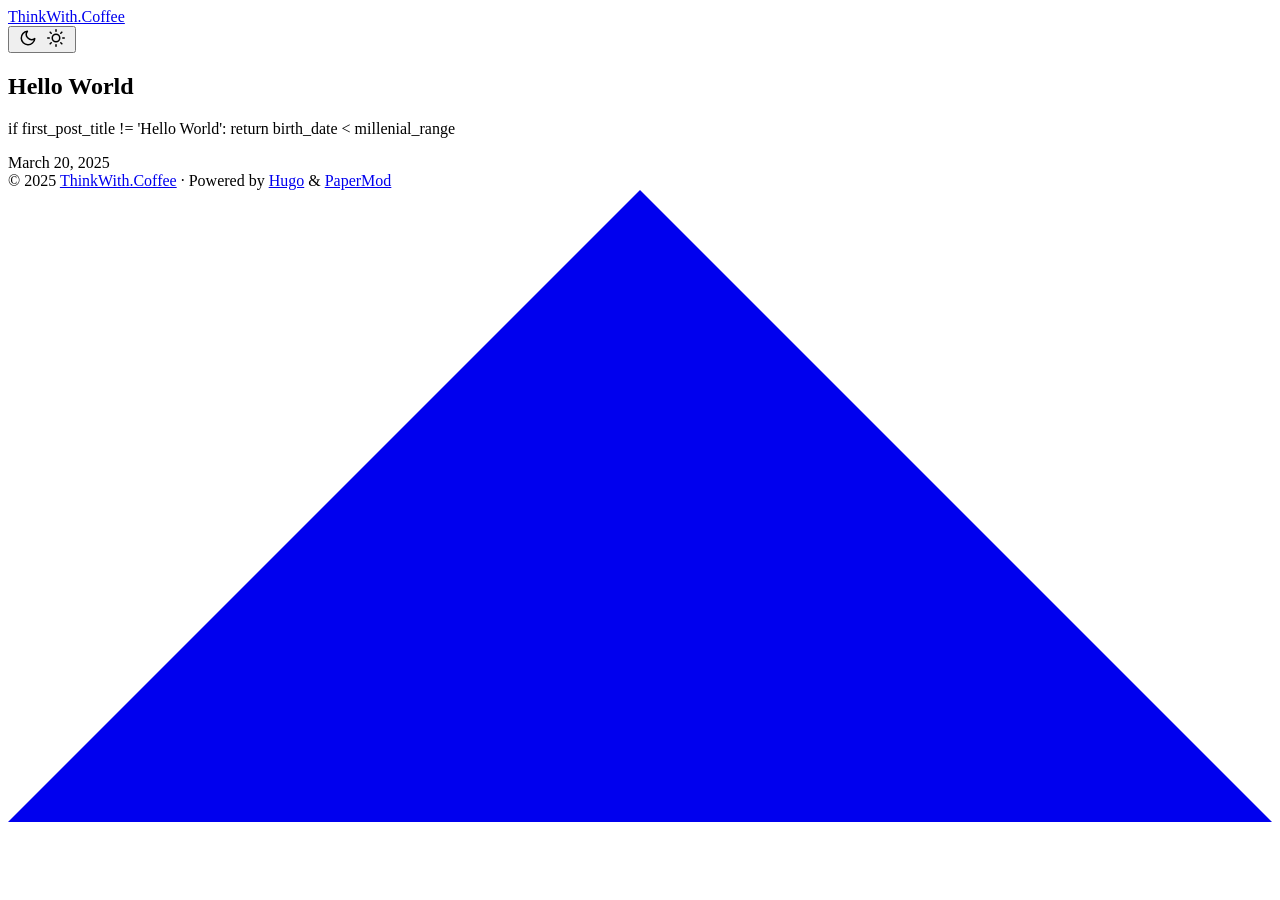
==== public/index.html @ 84f5e01a "initial setup" ====
<!DOCTYPE html>
<html lang="en" dir="auto">

<head>
	<meta name="generator" content="Hugo 0.145.0"><meta charset="utf-8">
<meta http-equiv="X-UA-Compatible" content="IE=edge">
<meta name="viewport" content="width=device-width, initial-scale=1, shrink-to-fit=no">
<meta name="robots" content="index, follow">
<title>ThinkWith.Coffee</title>

<meta name="description" content="">
<meta name="author" content="">
<link rel="canonical" href="https://thinkwith.coffee/">
<link crossorigin="anonymous" href="/assets/css/stylesheet.f49d66caae9ea0fd43f21f29e71a8d3e284517ed770f2aa86fa012953ad3c9ef.css" integrity="sha256-9J1myq6eoP1D8h8p5xqNPihFF&#43;13Dyqob6ASlTrTye8=" rel="preload stylesheet" as="style">
<link rel="icon" href="https://thinkwith.coffee/favicon.ico">
<link rel="icon" type="image/png" sizes="16x16" href="https://thinkwith.coffee/favicon-16x16.png">
<link rel="icon" type="image/png" sizes="32x32" href="https://thinkwith.coffee/favicon-32x32.png">
<link rel="apple-touch-icon" href="https://thinkwith.coffee/apple-touch-icon.png">
<link rel="mask-icon" href="https://thinkwith.coffee/safari-pinned-tab.svg">
<meta name="theme-color" content="#2e2e33">
<meta name="msapplication-TileColor" content="#2e2e33">
<link rel="alternate" type="application/rss+xml" href="https://thinkwith.coffee/index.xml">
<link rel="alternate" hreflang="en" href="https://thinkwith.coffee/">
<noscript>
    <style>
        #theme-toggle,
        .top-link {
            display: none;
        }

    </style>
    <style>
        @media (prefers-color-scheme: dark) {
            :root {
                --theme: rgb(29, 30, 32);
                --entry: rgb(46, 46, 51);
                --primary: rgb(218, 218, 219);
                --secondary: rgb(155, 156, 157);
                --tertiary: rgb(65, 66, 68);
                --content: rgb(196, 196, 197);
                --code-block-bg: rgb(46, 46, 51);
                --code-bg: rgb(55, 56, 62);
                --border: rgb(51, 51, 51);
            }

            .list {
                background: var(--theme);
            }

            .list:not(.dark)::-webkit-scrollbar-track {
                background: 0 0;
            }

            .list:not(.dark)::-webkit-scrollbar-thumb {
                border-color: var(--theme);
            }
        }

    </style>
</noscript><meta property="og:url" content="https://thinkwith.coffee/">
  <meta property="og:site_name" content="ThinkWith.Coffee">
  <meta property="og:title" content="ThinkWith.Coffee">
  <meta property="og:locale" content="en-us">
  <meta property="og:type" content="website">
<meta name="twitter:card" content="summary">
<meta name="twitter:title" content="ThinkWith.Coffee">
<meta name="twitter:description" content="">

<script type="application/ld+json">
{
  "@context": "https://schema.org",
  "@type": "Organization",
  "name": "ThinkWith.Coffee",
  "url": "https://thinkwith.coffee/",
  "description": "",
  "logo": "https://thinkwith.coffee/favicon.ico",
  "sameAs": [
      
  ]
}
</script>
</head>

<body class="list" id="top">
<script>
    if (localStorage.getItem("pref-theme") === "dark") {
        document.body.classList.add('dark');
    } else if (localStorage.getItem("pref-theme") === "light") {
        document.body.classList.remove('dark')
    } else if (window.matchMedia('(prefers-color-scheme: dark)').matches) {
        document.body.classList.add('dark');
    }

</script>

<header class="header">
    <nav class="nav">
        <div class="logo">
            <a href="https://thinkwith.coffee/" accesskey="h" title="ThinkWith.Coffee (Alt + H)">ThinkWith.Coffee</a>
            <div class="logo-switches">
                <button id="theme-toggle" accesskey="t" title="(Alt + T)" aria-label="Toggle theme">
                    <svg id="moon" xmlns="http://www.w3.org/2000/svg" width="24" height="18" viewBox="0 0 24 24"
                        fill="none" stroke="currentColor" stroke-width="2" stroke-linecap="round"
                        stroke-linejoin="round">
                        <path d="M21 12.79A9 9 0 1 1 11.21 3 7 7 0 0 0 21 12.79z"></path>
                    </svg>
                    <svg id="sun" xmlns="http://www.w3.org/2000/svg" width="24" height="18" viewBox="0 0 24 24"
                        fill="none" stroke="currentColor" stroke-width="2" stroke-linecap="round"
                        stroke-linejoin="round">
                        <circle cx="12" cy="12" r="5"></circle>
                        <line x1="12" y1="1" x2="12" y2="3"></line>
                        <line x1="12" y1="21" x2="12" y2="23"></line>
                        <line x1="4.22" y1="4.22" x2="5.64" y2="5.64"></line>
                        <line x1="18.36" y1="18.36" x2="19.78" y2="19.78"></line>
                        <line x1="1" y1="12" x2="3" y2="12"></line>
                        <line x1="21" y1="12" x2="23" y2="12"></line>
                        <line x1="4.22" y1="19.78" x2="5.64" y2="18.36"></line>
                        <line x1="18.36" y1="5.64" x2="19.78" y2="4.22"></line>
                    </svg>
                </button>
            </div>
        </div>
        <ul id="menu">
        </ul>
    </nav>
</header>
<main class="main"> 

<article class="first-entry"> 
  <header class="entry-header">
    <h2 class="entry-hint-parent">Hello World
    </h2>
  </header>
  <div class="entry-content">
    <p>if first_post_title != &#39;Hello World&#39;: return birth_date &lt; millenial_range </p>
  </div>
  <footer class="entry-footer"><span title='2025-03-20 12:02:18 +0100 CET'>March 20, 2025</span></footer>
  <a class="entry-link" aria-label="post link to Hello World" href="https://thinkwith.coffee/posts/hello-world/"></a>
</article>
    </main>
    
<footer class="footer">
        <span>&copy; 2025 <a href="https://thinkwith.coffee/">ThinkWith.Coffee</a></span> · 

    <span>
        Powered by
        <a href="https://gohugo.io/" rel="noopener noreferrer" target="_blank">Hugo</a> &
        <a href="https://github.com/adityatelange/hugo-PaperMod/" rel="noopener" target="_blank">PaperMod</a>
    </span>
</footer>
<a href="#top" aria-label="go to top" title="Go to Top (Alt + G)" class="top-link" id="top-link" accesskey="g">
    <svg xmlns="http://www.w3.org/2000/svg" viewBox="0 0 12 6" fill="currentColor">
        <path d="M12 6H0l6-6z" />
    </svg>
</a>

<script>
    let menu = document.getElementById('menu')
    if (menu) {
        menu.scrollLeft = localStorage.getItem("menu-scroll-position");
        menu.onscroll = function () {
            localStorage.setItem("menu-scroll-position", menu.scrollLeft);
        }
    }

    document.querySelectorAll('a[href^="#"]').forEach(anchor => {
        anchor.addEventListener("click", function (e) {
            e.preventDefault();
            var id = this.getAttribute("href").substr(1);
            if (!window.matchMedia('(prefers-reduced-motion: reduce)').matches) {
                document.querySelector(`[id='${decodeURIComponent(id)}']`).scrollIntoView({
                    behavior: "smooth"
                });
            } else {
                document.querySelector(`[id='${decodeURIComponent(id)}']`).scrollIntoView();
            }
            if (id === "top") {
                history.replaceState(null, null, " ");
            } else {
                history.pushState(null, null, `#${id}`);
            }
        });
    });

</script>
<script>
    var mybutton = document.getElementById("top-link");
    window.onscroll = function () {
        if (document.body.scrollTop > 800 || document.documentElement.scrollTop > 800) {
            mybutton.style.visibility = "visible";
            mybutton.style.opacity = "1";
        } else {
            mybutton.style.visibility = "hidden";
            mybutton.style.opacity = "0";
        }
    };

</script>
<script>
    document.getElementById("theme-toggle").addEventListener("click", () => {
        if (document.body.className.includes("dark")) {
            document.body.classList.remove('dark');
            localStorage.setItem("pref-theme", 'light');
        } else {
            document.body.classList.add('dark');
            localStorage.setItem("pref-theme", 'dark');
        }
    })

</script>
</body>

</html>
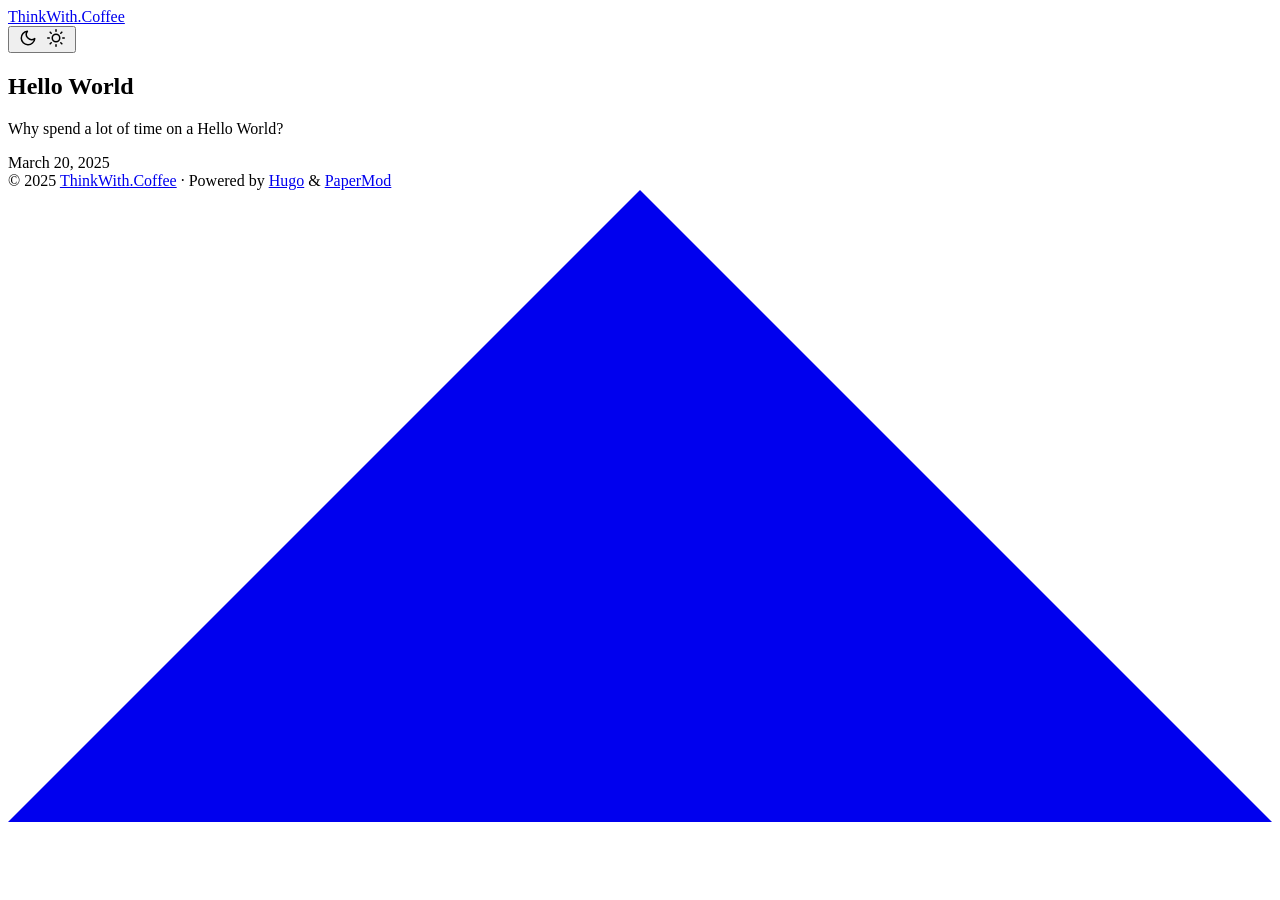
==== commit 4a4a1e4d: "edit post" ====
--- a/public/index.html
+++ b/public/index.html
@@ -132,7 +132,7 @@
     </h2>
   </header>
   <div class="entry-content">
-    <p>if first_post_title != &#39;Hello World&#39;: return birth_date &lt; millenial_range </p>
+    <p>Why spend a lot of time on a Hello World?</p>
   </div>
   <footer class="entry-footer"><span title='2025-03-20 12:02:18 +0100 CET'>March 20, 2025</span></footer>
   <a class="entry-link" aria-label="post link to Hello World" href="https://thinkwith.coffee/posts/hello-world/"></a>
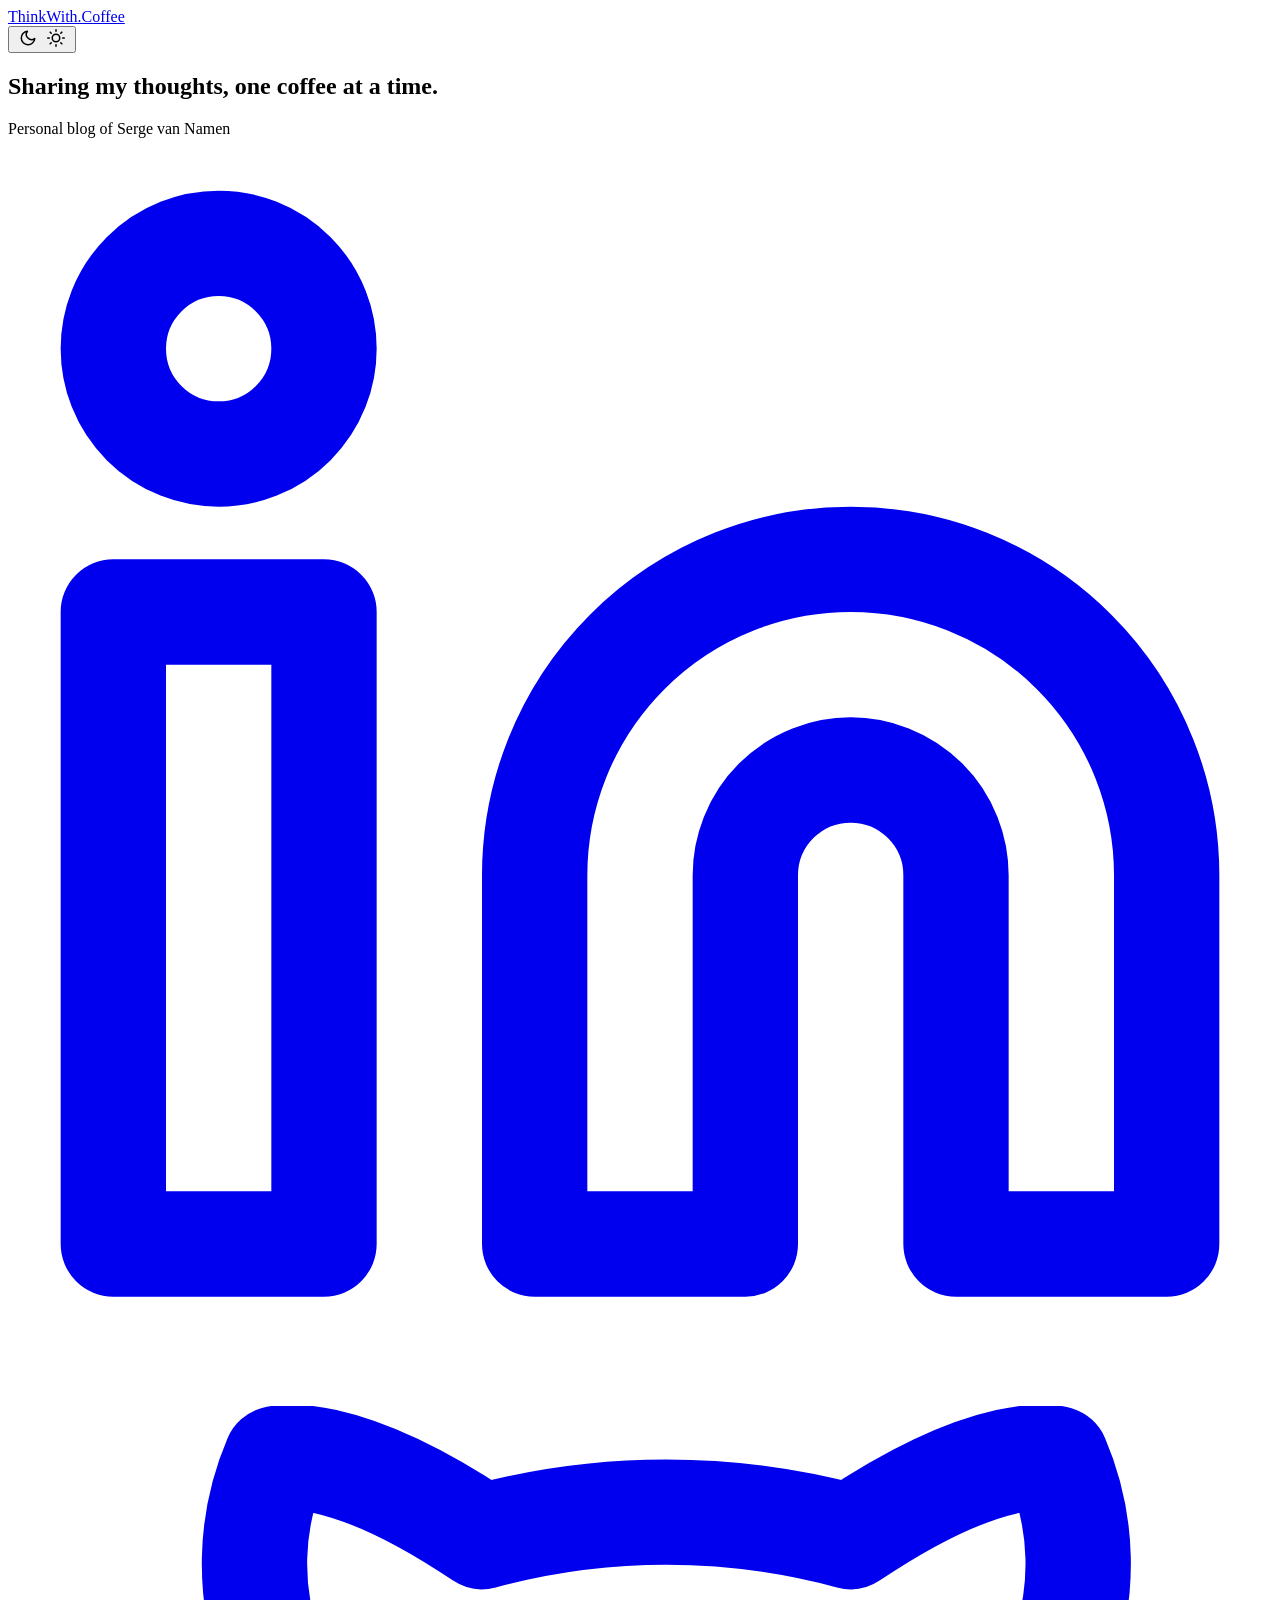
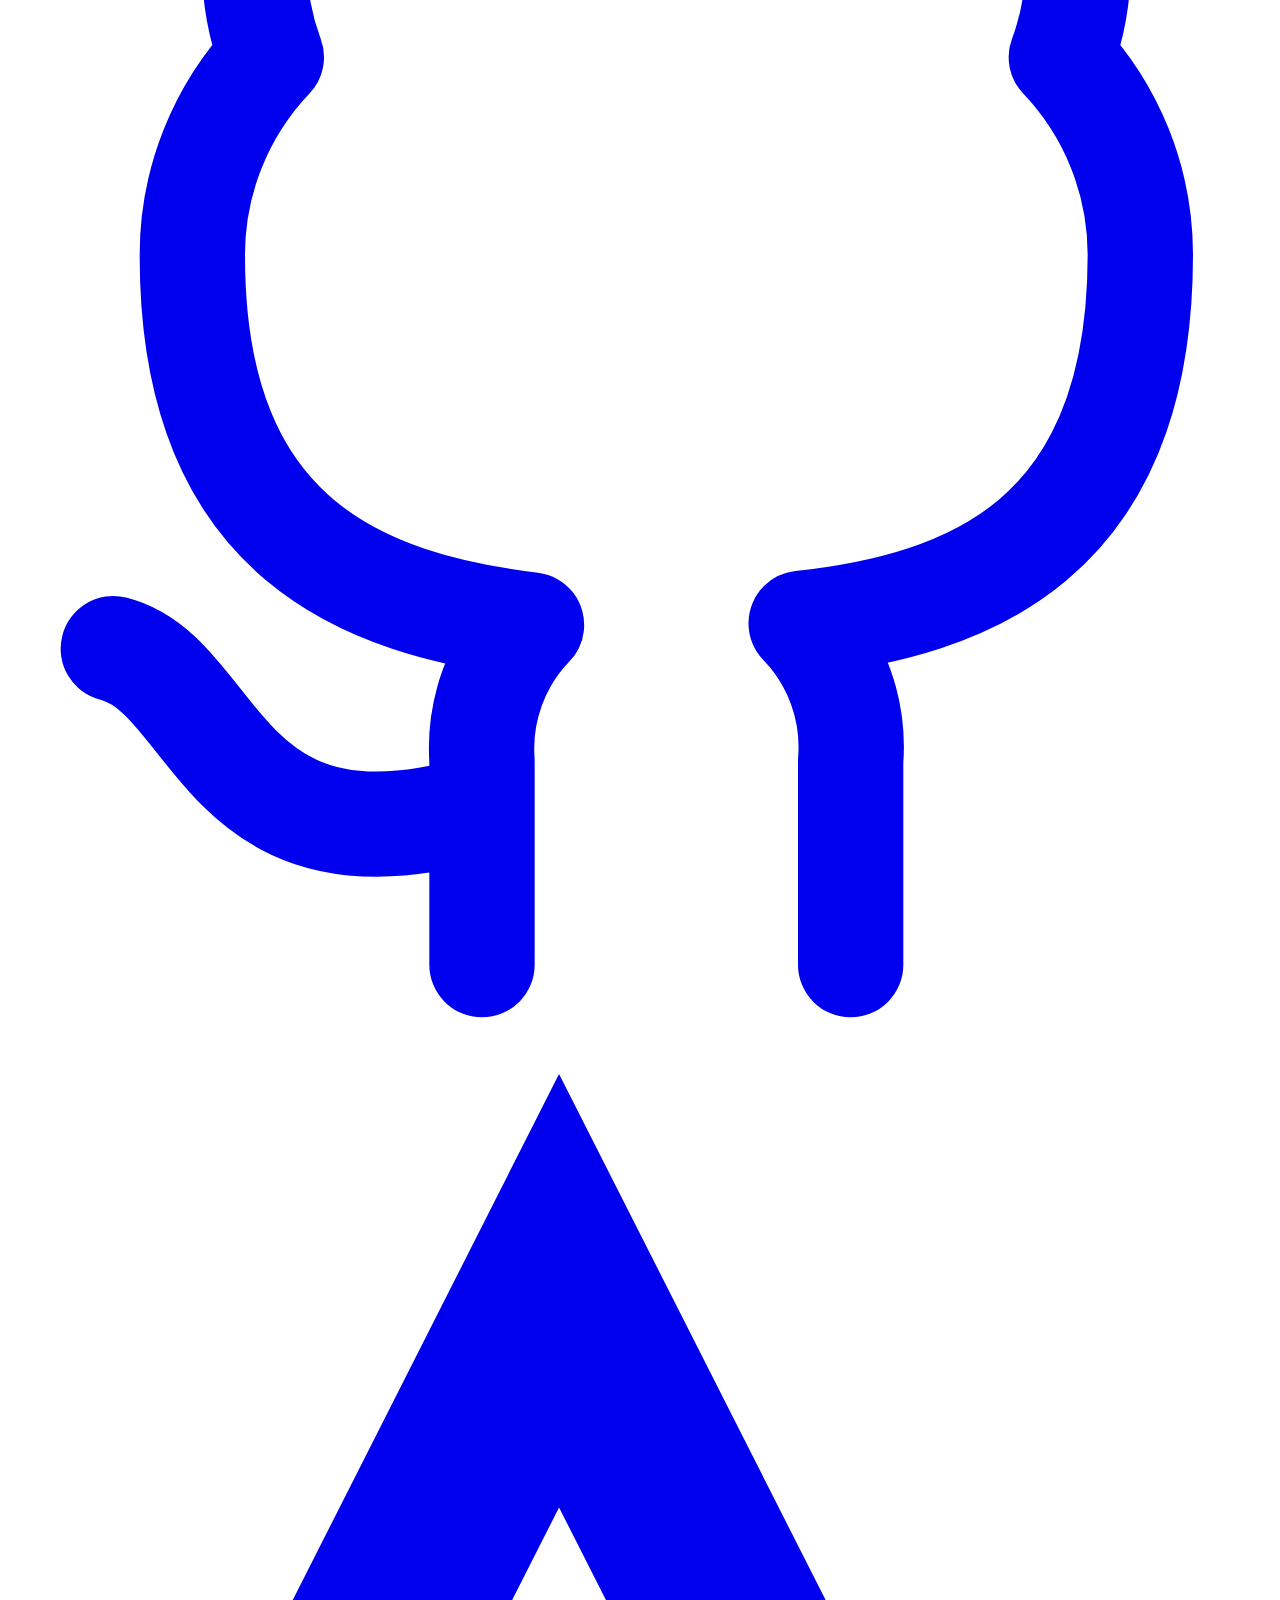
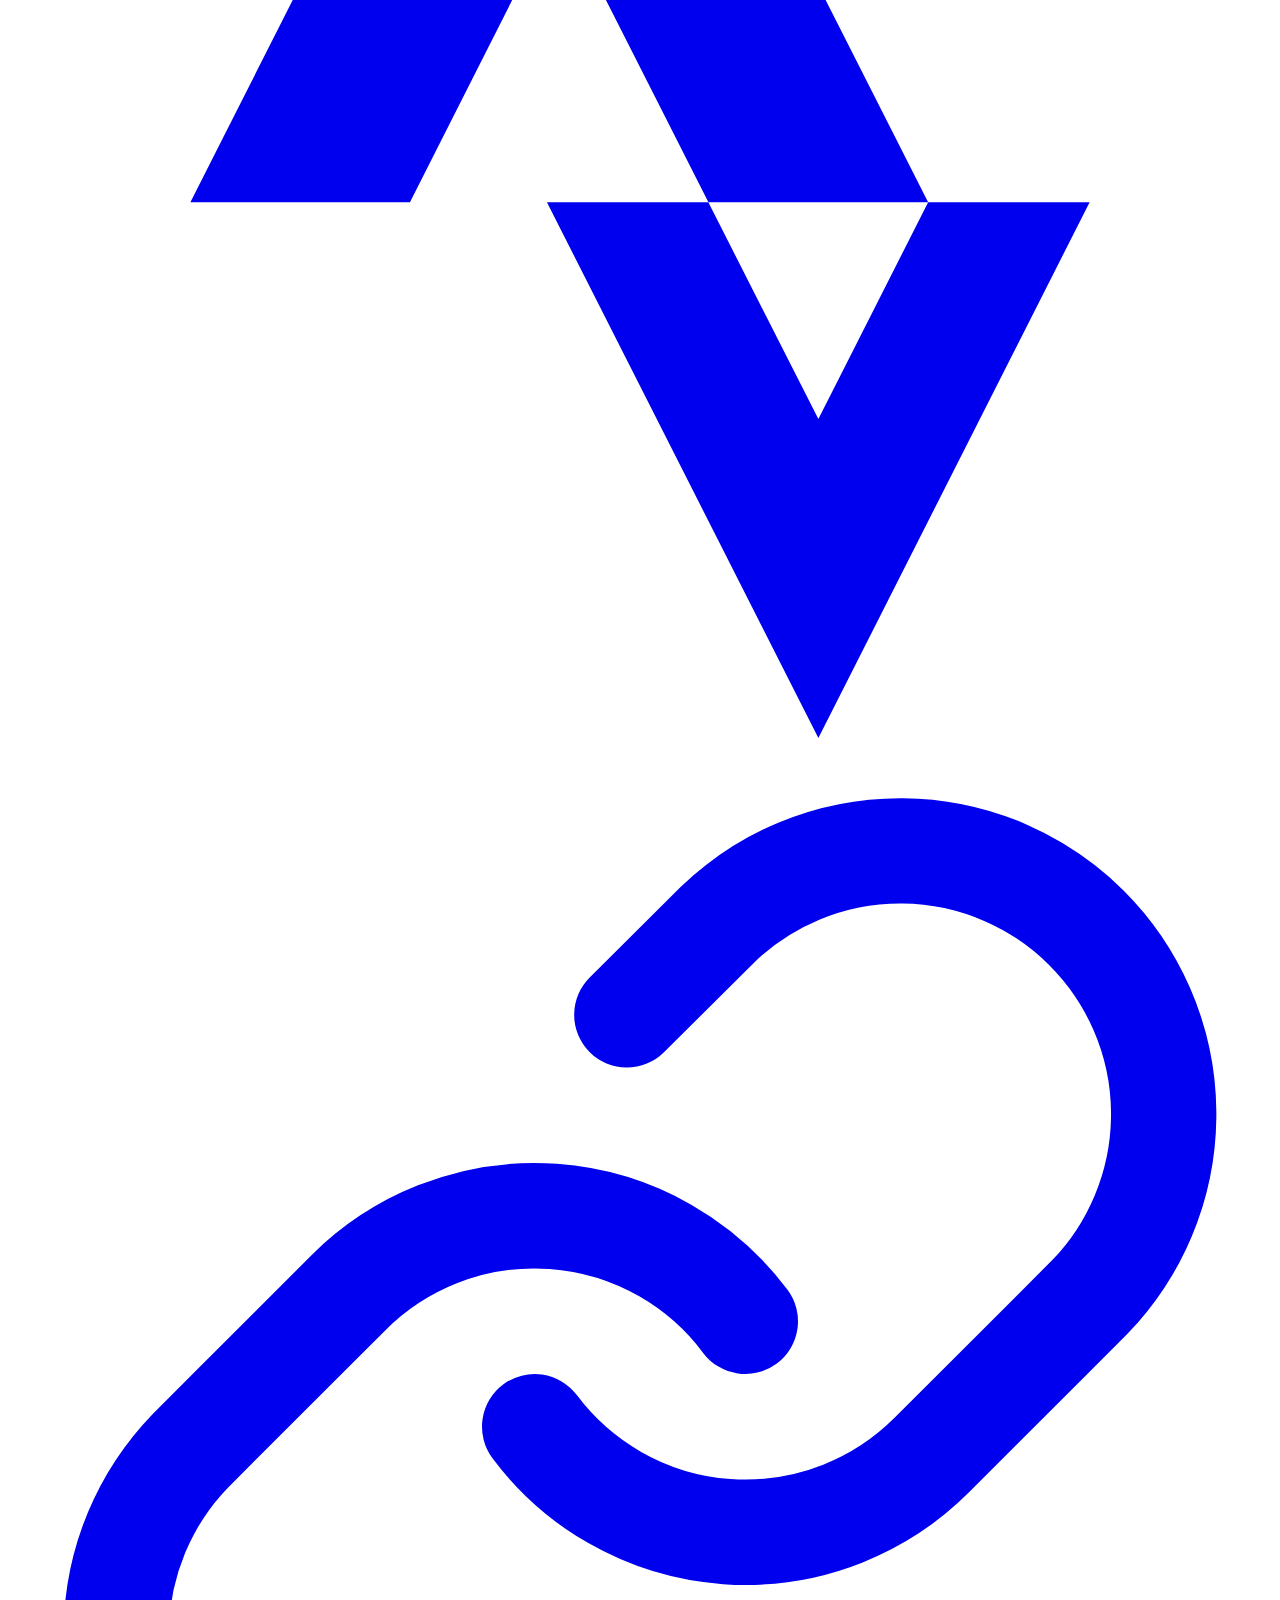
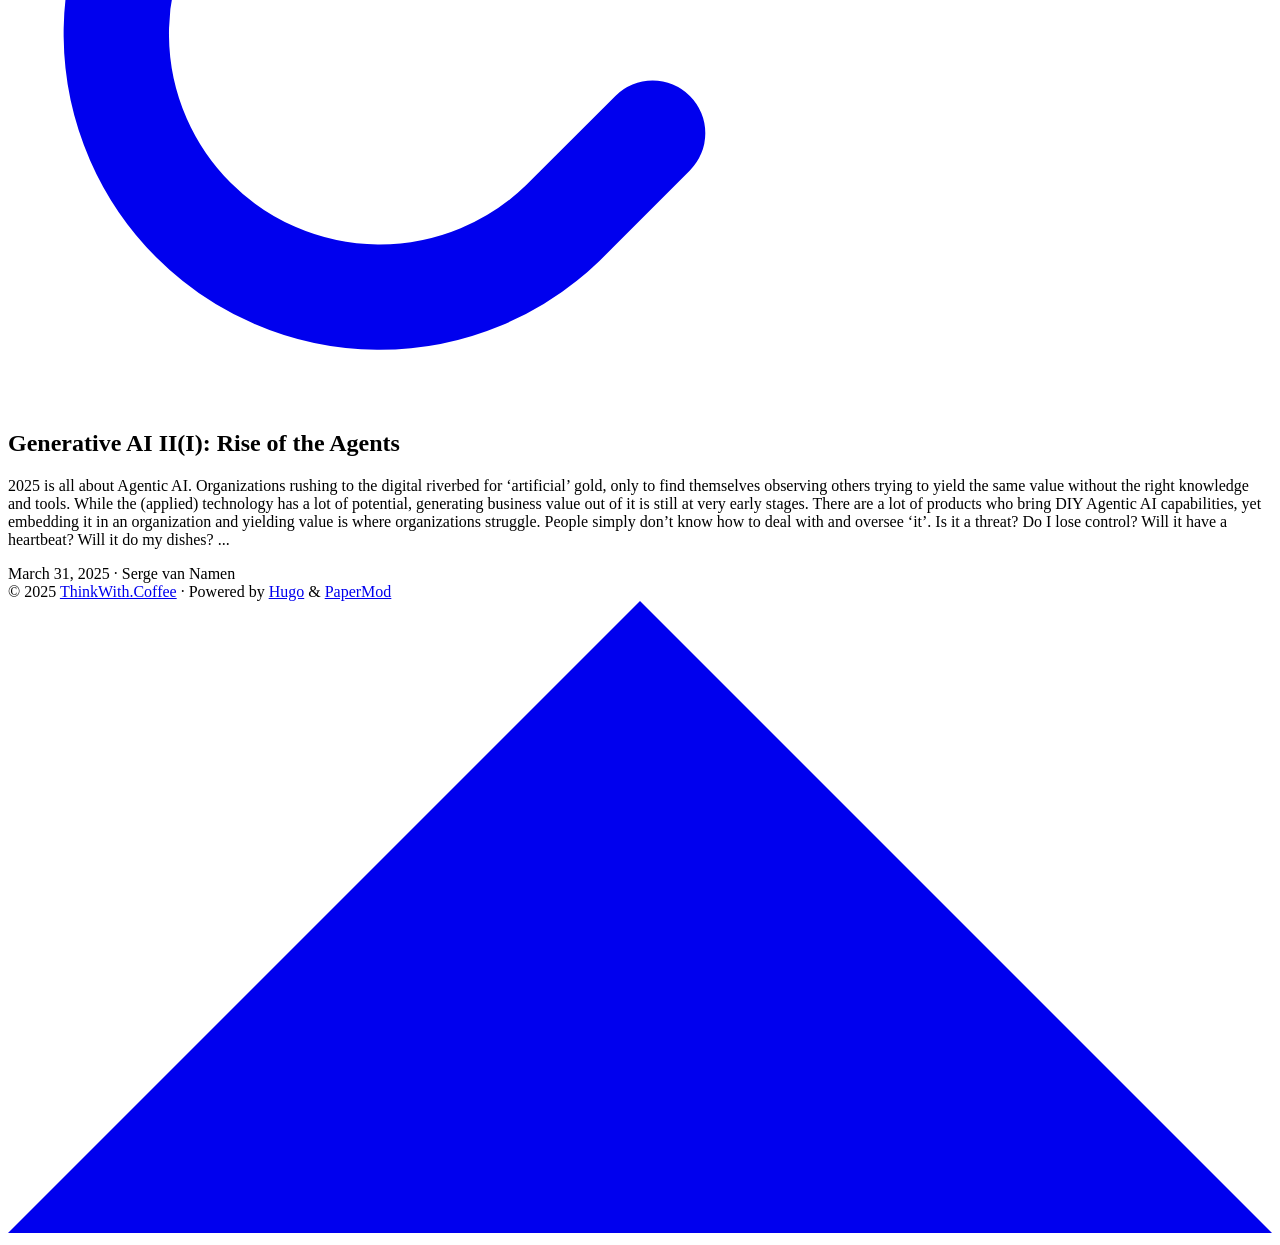
==== commit eed7cfea: "upgrade to yaml" ====
--- a/public/index.html
+++ b/public/index.html
@@ -2,25 +2,25 @@
 <html lang="en" dir="auto">
 
 <head>
-	<meta name="generator" content="Hugo 0.145.0"><meta charset="utf-8">
+	<meta name="generator" content="Hugo 0.145.0"><script src="/livereload.js?mindelay=10&amp;v=2&amp;port=1313&amp;path=livereload" data-no-instant defer></script><meta charset="utf-8">
 <meta http-equiv="X-UA-Compatible" content="IE=edge">
 <meta name="viewport" content="width=device-width, initial-scale=1, shrink-to-fit=no">
-<meta name="robots" content="index, follow">
+<meta name="robots" content="noindex, nofollow">
 <title>ThinkWith.Coffee</title>
 
 <meta name="description" content="">
-<meta name="author" content="">
-<link rel="canonical" href="https://thinkwith.coffee/">
+<meta name="author" content="Serge van Namen">
+<link rel="canonical" href="http://localhost:1313/">
 <link crossorigin="anonymous" href="/assets/css/stylesheet.f49d66caae9ea0fd43f21f29e71a8d3e284517ed770f2aa86fa012953ad3c9ef.css" integrity="sha256-9J1myq6eoP1D8h8p5xqNPihFF&#43;13Dyqob6ASlTrTye8=" rel="preload stylesheet" as="style">
-<link rel="icon" href="https://thinkwith.coffee/favicon.ico">
-<link rel="icon" type="image/png" sizes="16x16" href="https://thinkwith.coffee/favicon-16x16.png">
-<link rel="icon" type="image/png" sizes="32x32" href="https://thinkwith.coffee/favicon-32x32.png">
-<link rel="apple-touch-icon" href="https://thinkwith.coffee/apple-touch-icon.png">
-<link rel="mask-icon" href="https://thinkwith.coffee/safari-pinned-tab.svg">
+<link rel="icon" href="http://localhost:1313/favicon.ico">
+<link rel="icon" type="image/png" sizes="16x16" href="http://localhost:1313/favicon-16x16.png">
+<link rel="icon" type="image/png" sizes="32x32" href="http://localhost:1313/favicon-32x32.png">
+<link rel="apple-touch-icon" href="http://localhost:1313/apple-touch-icon.png">
+<link rel="mask-icon" href="http://localhost:1313/safari-pinned-tab.svg">
 <meta name="theme-color" content="#2e2e33">
 <meta name="msapplication-TileColor" content="#2e2e33">
-<link rel="alternate" type="application/rss+xml" href="https://thinkwith.coffee/index.xml">
-<link rel="alternate" hreflang="en" href="https://thinkwith.coffee/">
+<link rel="alternate" type="application/rss+xml" href="http://localhost:1313/index.xml">
+<link rel="alternate" hreflang="en" href="http://localhost:1313/">
 <noscript>
     <style>
         #theme-toggle,
@@ -57,28 +57,7 @@
         }
 
     </style>
-</noscript><meta property="og:url" content="https://thinkwith.coffee/">
-  <meta property="og:site_name" content="ThinkWith.Coffee">
-  <meta property="og:title" content="ThinkWith.Coffee">
-  <meta property="og:locale" content="en-us">
-  <meta property="og:type" content="website">
-<meta name="twitter:card" content="summary">
-<meta name="twitter:title" content="ThinkWith.Coffee">
-<meta name="twitter:description" content="">
-
-<script type="application/ld+json">
-{
-  "@context": "https://schema.org",
-  "@type": "Organization",
-  "name": "ThinkWith.Coffee",
-  "url": "https://thinkwith.coffee/",
-  "description": "",
-  "logo": "https://thinkwith.coffee/favicon.ico",
-  "sameAs": [
-      
-  ]
-}
-</script>
+</noscript>
 </head>
 
 <body class="list" id="top">
@@ -96,7 +75,7 @@
 <header class="header">
     <nav class="nav">
         <div class="logo">
-            <a href="https://thinkwith.coffee/" accesskey="h" title="ThinkWith.Coffee (Alt + H)">ThinkWith.Coffee</a>
+            <a href="http://localhost:1313/" accesskey="h" title="ThinkWith.Coffee (Alt + H)">ThinkWith.Coffee</a>
             <div class="logo-switches">
                 <button id="theme-toggle" accesskey="t" title="(Alt + T)" aria-label="Toggle theme">
                     <svg id="moon" xmlns="http://www.w3.org/2000/svg" width="24" height="18" viewBox="0 0 24 24"
@@ -125,22 +104,71 @@
     </nav>
 </header>
 <main class="main"> 
-
-<article class="first-entry"> 
+<article class="first-entry home-info">
+    <header class="entry-header">
+        <h1>Sharing my thoughts, one coffee at a time.</h1>
+    </header>
+    <div class="entry-content">
+        Personal blog of Serge van Namen
+    </div>
+    <footer class="entry-footer">
+        <div class="social-icons" >
+    <a href="https://www.linkedin.com/in/svnamen/" target="_blank" rel="noopener noreferrer me"
+        title="Linkedin">
+        <svg xmlns="http://www.w3.org/2000/svg" viewBox="0 0 24 24" fill="none" stroke="currentColor" stroke-width="2"
+    stroke-linecap="round" stroke-linejoin="round">
+    <path d="M16 8a6 6 0 0 1 6 6v7h-4v-7a2 2 0 0 0-2-2 2 2 0 0 0-2 2v7h-4v-7a6 6 0 0 1 6-6z"></path>
+    <rect x="2" y="9" width="4" height="12"></rect>
+    <circle cx="4" cy="4" r="2"></circle>
+</svg>
+    </a>
+    <a href="https://github.com/pcktdmp" target="_blank" rel="noopener noreferrer me"
+        title="Github">
+        <svg xmlns="http://www.w3.org/2000/svg" viewBox="0 0 24 24" fill="none" stroke="currentColor" stroke-width="2"
+    stroke-linecap="round" stroke-linejoin="round">
+    <path
+        d="M9 19c-5 1.5-5-2.5-7-3m14 6v-3.87a3.37 3.37 0 0 0-.94-2.61c3.14-.35 6.44-1.54 6.44-7A5.44 5.44 0 0 0 20 4.77 5.07 5.07 0 0 0 19.91 1S18.73.65 16 2.48a13.38 13.38 0 0 0-7 0C6.27.65 5.09 1 5.09 1A5.07 5.07 0 0 0 5 4.77a5.44 5.44 0 0 0-1.5 3.78c0 5.42 3.3 6.61 6.44 7A3.37 3.37 0 0 0 9 18.13V22">
+    </path>
+</svg>
+    </a>
+    <a href="https://www.strava.com/athletes/161893452" target="_blank" rel="noopener noreferrer me"
+        title="Strava">
+        <svg xmlns="http://www.w3.org/2000/svg" viewBox="0 0 24 24" fill="currentColor" stroke-width="2">
+    <path
+        d="M15.387 17.944l-2.089-4.116h-3.065L15.387 24l5.15-10.172h-3.066m-7.008-5.599l2.836 5.598h4.172L10.463 0l-7 13.828h4.169" />
+</svg>
+</svg>
+    </a>
+    <a href="https://sue.nl" target="_blank" rel="noopener noreferrer me"
+        title="Other">
+        <svg xmlns="http://www.w3.org/2000/svg" viewBox="0 0 24 24" fill="none" stroke="currentColor" stroke-width="2"
+    stroke-linecap="round" stroke-linejoin="round">
+    <path d="M10 13a5 5 0 0 0 7.54.54l3-3a5 5 0 0 0-7.07-7.07l-1.72 1.71"></path>
+    <path d="M14 11a5 5 0 0 0-7.54-.54l-3 3a5 5 0 0 0 7.07 7.07l1.71-1.71"></path>
+</svg>
+    </a>
+</div>
+
+    </footer>
+</article>
+
+<article class="post-entry"> 
   <header class="entry-header">
-    <h2 class="entry-hint-parent">Hello World
+    <h2 class="entry-hint-parent">Generative AI II(I): Rise of the Agents
     </h2>
   </header>
   <div class="entry-content">
-    <p>Why spend a lot of time on a Hello World?</p>
+    <p>2025 is all about Agentic AI. Organizations rushing to the digital riverbed for ‘artificial’ gold, only to find themselves observing others trying to yield the same value without the right knowledge and tools.
+While the (applied) technology has a lot of potential, generating business value out of it is still at very early stages. There are a lot of products who bring DIY Agentic AI capabilities, yet embedding it in an organization and yielding value is where organizations struggle. People simply don’t know how to deal with and oversee ‘it’. Is it a threat? Do I lose control? Will it have a heartbeat? Will it do my dishes?
+...</p>
   </div>
-  <footer class="entry-footer"><span title='2025-03-20 12:02:18 +0100 CET'>March 20, 2025</span></footer>
-  <a class="entry-link" aria-label="post link to Hello World" href="https://thinkwith.coffee/posts/hello-world/"></a>
+  <footer class="entry-footer"><span title='2025-03-31 10:29:58 +0200 CEST'>March 31, 2025</span>&nbsp;·&nbsp;Serge van Namen</footer>
+  <a class="entry-link" aria-label="post link to Generative AI II(I): Rise of the Agents" href="http://localhost:1313/posts/agentic-ai/"></a>
 </article>
     </main>
     
 <footer class="footer">
-        <span>&copy; 2025 <a href="https://thinkwith.coffee/">ThinkWith.Coffee</a></span> · 
+        <span>&copy; 2025 <a href="http://localhost:1313/">ThinkWith.Coffee</a></span> · 
 
     <span>
         Powered by
